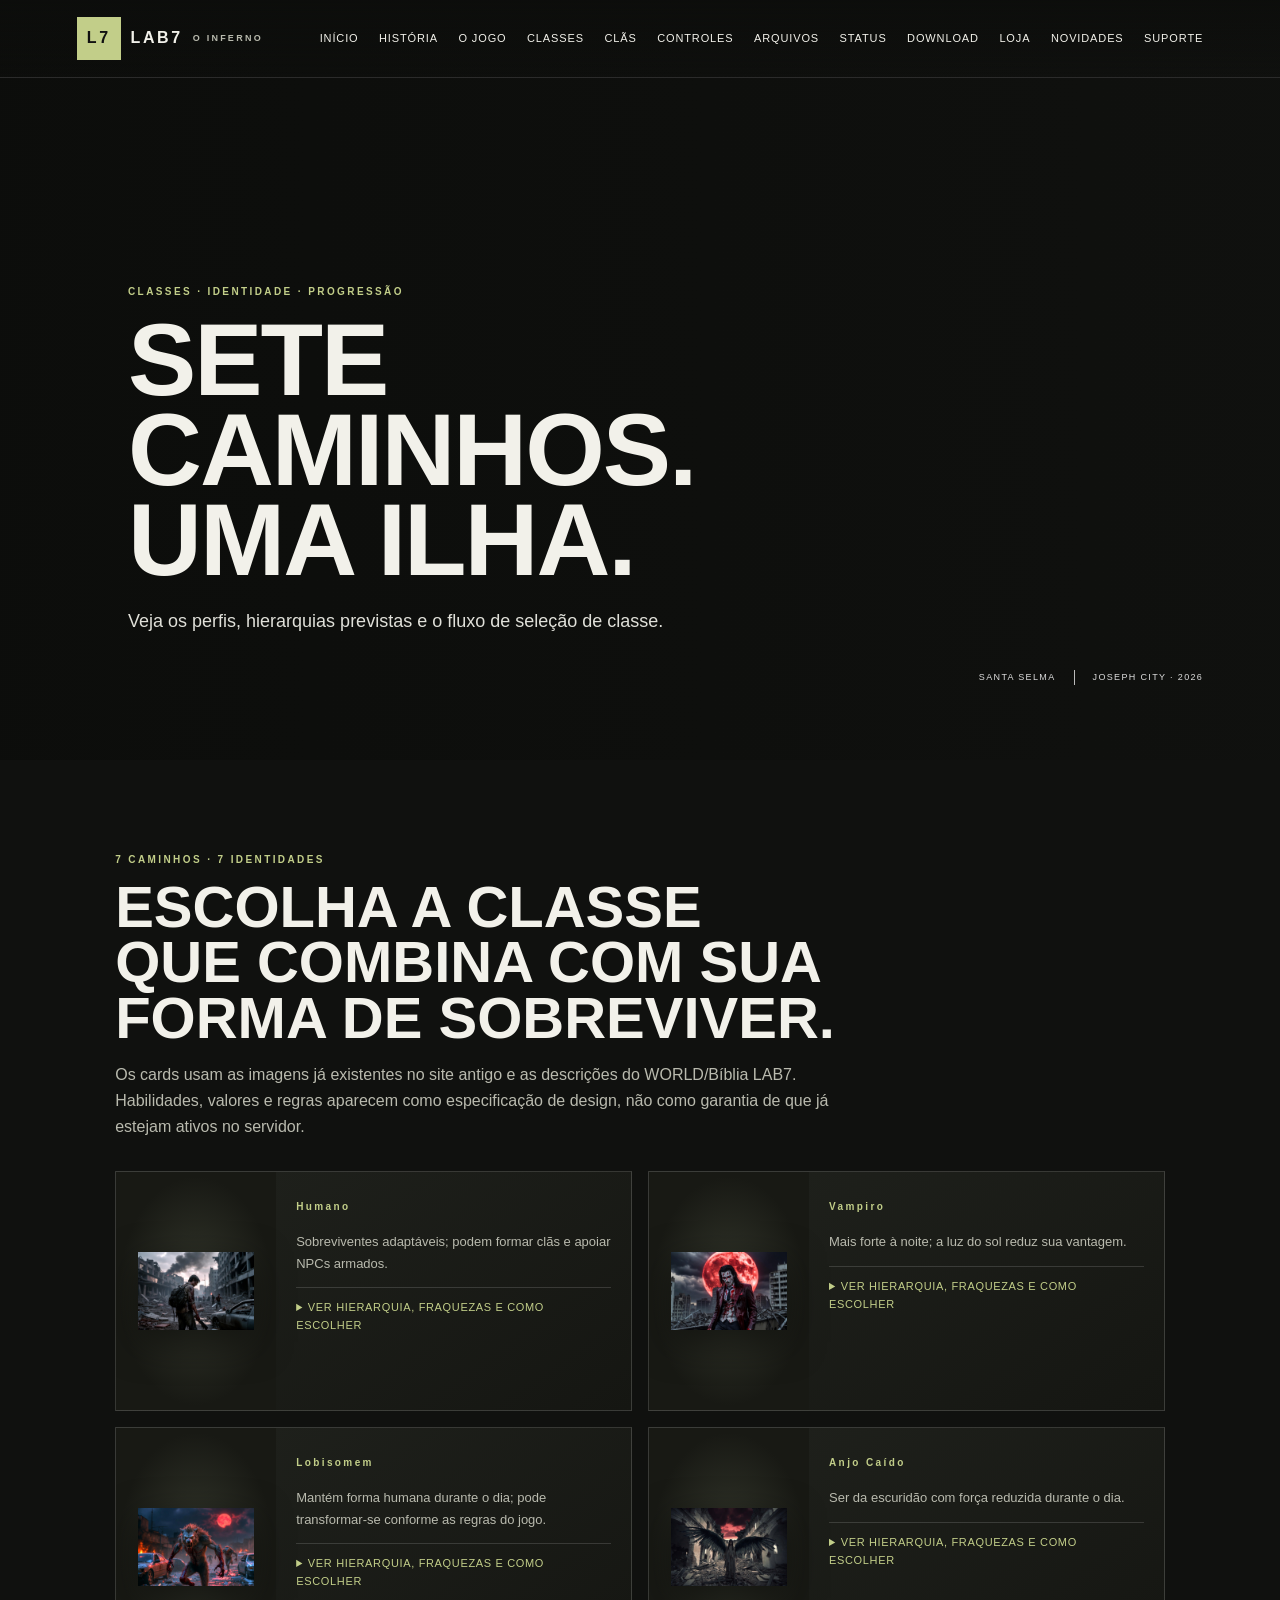
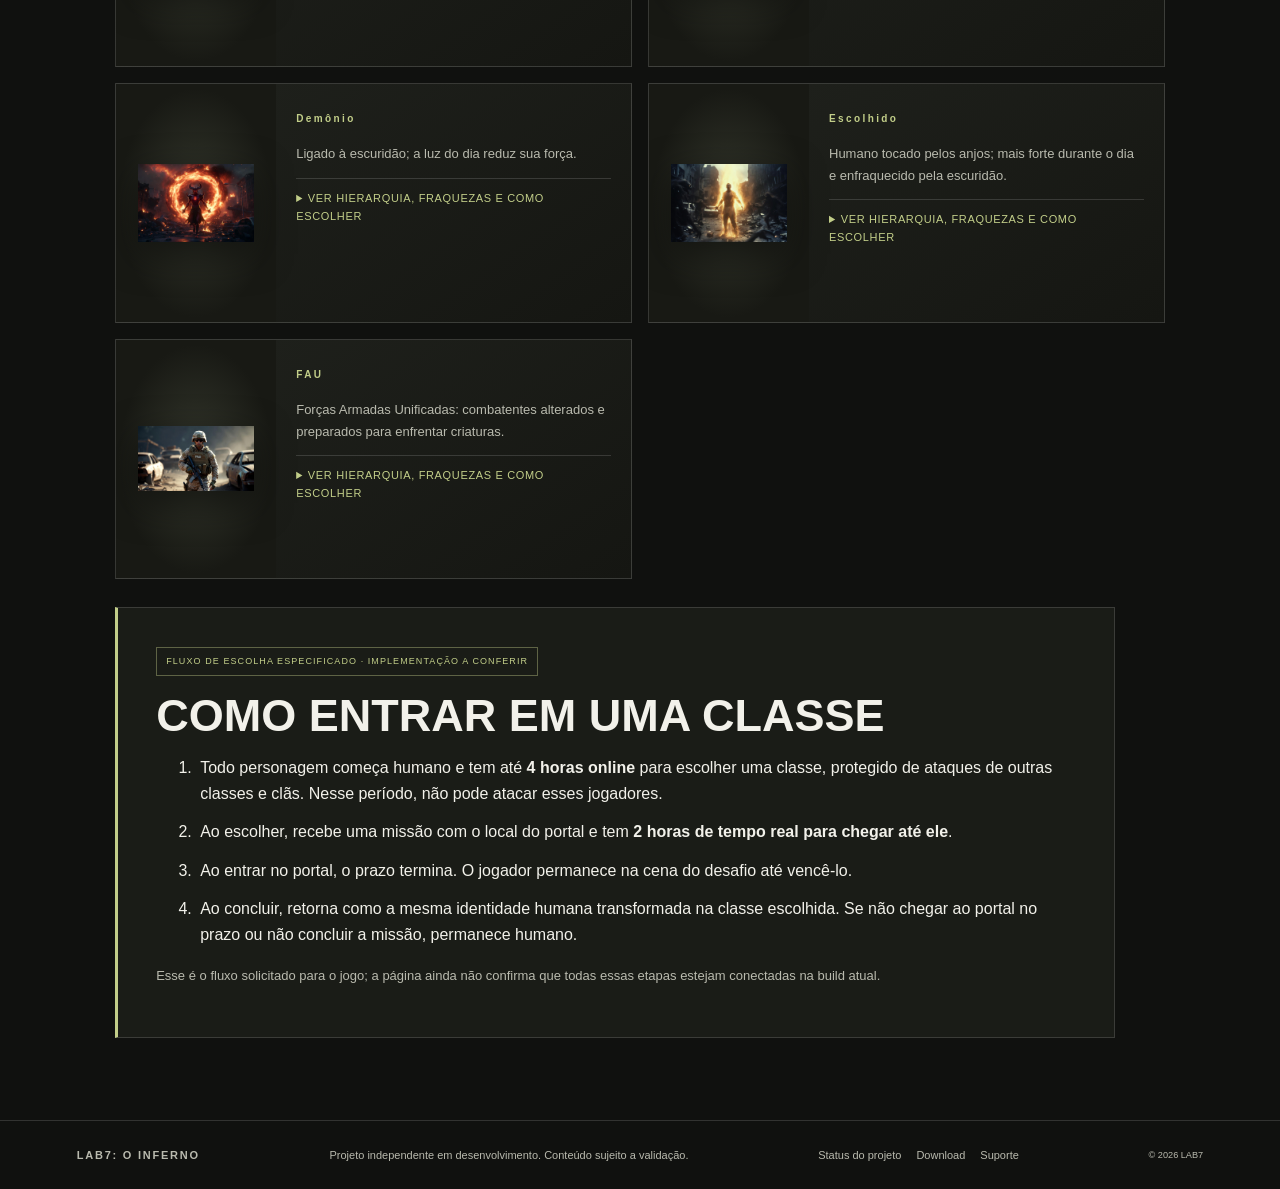
==== classes.html @ c6f915e1 "Add files via upload" ====
<!doctype html><html lang="pt-BR"><head><meta charset="utf-8"><meta name="viewport" content="width=device-width,initial-scale=1"><meta name="theme-color" content="#10110f"><meta name="description" content="Cards informativos das classes, imagens, hierarquia, fraquezas e processo de seleção."><title>Classes e raças | LAB7: O Inferno</title><link rel="icon" href="assets/images/favicon.svg" type="image/svg+xml"><link rel="stylesheet" href="assets/css/lab7.css"><script defer src="assets/js/site.js"></script></head><body><header class="head"><a class="brand" href="index.html"><i>L7</i> LAB7 <small>O INFERNO</small></a><button class="mobile" aria-expanded="false" aria-controls="nav">MENU</button><nav class="nav" id="nav" aria-label="Navegação principal"><a href="index.html">Início</a><a href="historia.html">História</a><a href="sistemas.html">O jogo</a><a href="classes.html">Classes</a><a href="clans.html">Clãs</a><a href="controles.html">Controles</a><a href="arquivos.html">Arquivos</a><a href="status.html">Status</a><a href="download.html">Download</a><a href="loja.html">Loja</a><a href="eventos.html">Novidades</a><a href="contato.html">Suporte</a></nav></header><main><section class="hero" style="--img:url('assets/images/bg-classes.jpg')"><div class="copy"><p class="eyebrow">CLASSES · IDENTIDADE · PROGRESSÃO</p><h1>Sete caminhos. Uma ilha.</h1><p class="lead">Veja os perfis, hierarquias previstas e o fluxo de seleção de classe.</p></div><div class="caption"><span>SANTA SELMA</span><span>JOSEPH CITY · 2026</span></div></section><section class="section"><div class="intro"><p class="eyebrow">7 CAMINHOS · 7 IDENTIDADES</p><h2>Escolha a classe que combina com sua forma de sobreviver.</h2><p>Os cards usam as imagens já existentes no site antigo e as descrições do WORLD/Bíblia LAB7. Habilidades, valores e regras aparecem como especificação de design, não como garantia de que já estejam ativos no servidor.</p></div><div class="class-grid"><article class="class-tile" id="human"><div class="class-art"><img src="assets/images/human-icon.jpg" alt="Símbolo da classe Humano" loading="lazy"></div><div class="class-copy"><span class="eyebrow">Humano</span><p>Sobreviventes adaptáveis; podem formar clãs e apoiar NPCs armados.</p><details><summary>Ver hierarquia, fraquezas e como escolher</summary><dl><dt>Hierarquia prevista</dt><dd>Sobrevivente → Corredor → Líder → Líder Master</dd><dt>Fraquezas descritas no WORLD</dt><dd>Vulnerável a armas cortantes e de disparo.</dd><dt>Como aderir</dt><dd>Escolha permanecer humano ou conclua a missão de classe, conforme as regras previstas.</dd></dl></details></div></article><article class="class-tile" id="vampire"><div class="class-art"><img src="assets/images/vampire-icon.jpg" alt="Símbolo da classe Vampiro" loading="lazy"></div><div class="class-copy"><span class="eyebrow">Vampiro</span><p>Mais forte à noite; a luz do sol reduz sua vantagem.</p><details><summary>Ver hierarquia, fraquezas e como escolher</summary><dl><dt>Hierarquia prevista</dt><dd>Iniciado → Sangue Nobre → Lorde Vampiro → Ancião Supremo</dd><dt>Fraquezas descritas no WORLD</dt><dd>Sol, prata, estacas, aço celestial e água benta.</dd><dt>Como aderir</dt><dd>Escolha Vampiro no período de seleção e conclua a missão da classe.</dd></dl></details></div></article><article class="class-tile" id="werewolf"><div class="class-art"><img src="assets/images/werewolf-icon.jpg" alt="Símbolo da classe Lobisomem" loading="lazy"></div><div class="class-copy"><span class="eyebrow">Lobisomem</span><p>Mantém forma humana durante o dia; pode transformar-se conforme as regras do jogo.</p><details><summary>Ver hierarquia, fraquezas e como escolher</summary><dl><dt>Hierarquia prevista</dt><dd>Iniciado → Guerreiro → Alfa → Lobo Supremo</dd><dt>Fraquezas descritas no WORLD</dt><dd>Fogo, prata e aço celestial.</dd><dt>Como aderir</dt><dd>Escolha Lobisomem no período de seleção e conclua a missão da classe.</dd></dl></details></div></article><article class="class-tile" id="angel"><div class="class-art"><img src="assets/images/angel-icon.jpg" alt="Símbolo da classe Anjo Caído" loading="lazy"></div><div class="class-copy"><span class="eyebrow">Anjo Caído</span><p>Ser da escuridão com força reduzida durante o dia.</p><details><summary>Ver hierarquia, fraquezas e como escolher</summary><dl><dt>Hierarquia prevista</dt><dd>Servo → Executor → Arcanjo Negro → Anjo Infernal</dd><dt>Fraquezas descritas no WORLD</dt><dd>Prata, aço celestial, água benta e vulnerabilidade durante o voo.</dd><dt>Como aderir</dt><dd>Escolha Anjo Caído no período de seleção e conclua a missão da classe.</dd></dl></details></div></article><article class="class-tile" id="demon"><div class="class-art"><img src="assets/images/demon-icon.jpg" alt="Símbolo da classe Demônio" loading="lazy"></div><div class="class-copy"><span class="eyebrow">Demônio</span><p>Ligado à escuridão; a luz do dia reduz sua força.</p><details><summary>Ver hierarquia, fraquezas e como escolher</summary><dl><dt>Hierarquia prevista</dt><dd>Servial → Executor → Arauto do Inferno → Demônio Infernal</dd><dt>Fraquezas descritas no WORLD</dt><dd>Prata, aço celestial, luz do dia e água benta.</dd><dt>Como aderir</dt><dd>Escolha Demônio no período de seleção e conclua a missão da classe.</dd></dl></details></div></article><article class="class-tile" id="chosen"><div class="class-art"><img src="assets/images/chosen-icon.jpg" alt="Símbolo da classe Escolhido" loading="lazy"></div><div class="class-copy"><span class="eyebrow">Escolhido</span><p>Humano tocado pelos anjos; mais forte durante o dia e enfraquecido pela escuridão.</p><details><summary>Ver hierarquia, fraquezas e como escolher</summary><dl><dt>Hierarquia prevista</dt><dd>Iniciado da Luz → Guardião → Paladino Iluminado → Campeão da Luz</dd><dt>Fraquezas descritas no WORLD</dt><dd>Pode ser ferido por qualquer arma, com resistência acima do humano comum.</dd><dt>Como aderir</dt><dd>Escolha Escolhido no período de seleção e conclua a missão da classe.</dd></dl></details></div></article><article class="class-tile" id="fau"><div class="class-art"><img src="assets/images/fau-icon.jpg" alt="Símbolo da classe FAU" loading="lazy"></div><div class="class-copy"><span class="eyebrow">FAU</span><p>Forças Armadas Unificadas: combatentes alterados e preparados para enfrentar criaturas.</p><details><summary>Ver hierarquia, fraquezas e como escolher</summary><dl><dt>Hierarquia prevista</dt><dd>Soldado → Tenente → Capitão → General Supremo</dd><dt>Fraquezas descritas no WORLD</dt><dd>Precisa de equipamento de visão noturna para enxergar no escuro; armas ainda podem abatê-los.</dd><dt>Como aderir</dt><dd>O ingresso depende das regras de seleção e missão da FAU.</dd></dl></details></div></article></div><div class="rule-panel"><span class="status planned">FLUXO DE ESCOLHA ESPECIFICADO · IMPLEMENTAÇÃO A CONFERIR</span><h2>Como entrar em uma classe</h2><ol><li>Todo personagem começa humano e tem até <b>4 horas online</b> para escolher uma classe, protegido de ataques de outras classes e clãs. Nesse período, não pode atacar esses jogadores.</li><li>Ao escolher, recebe uma missão com o local do portal e tem <b>2 horas de tempo real para chegar até ele</b>.</li><li>Ao entrar no portal, o prazo termina. O jogador permanece na cena do desafio até vencê-lo.</li><li>Ao concluir, retorna como a mesma identidade humana transformada na classe escolhida. Se não chegar ao portal no prazo ou não concluir a missão, permanece humano.</li></ol><p>Esse é o fluxo solicitado para o jogo; a página ainda não confirma que todas essas etapas estejam conectadas na build atual.</p></div></section></main><footer class="foot"><a class="brand" href="index.html">LAB7: O INFERNO</a><span>Projeto independente em desenvolvimento. Conteúdo sujeito a validação.</span><nav><a href="status.html">Status do projeto</a><a href="download.html">Download</a><a href="contato.html">Suporte</a></nav><small>© 2026 LAB7</small></footer></body></html>
---- assets/css/lab7.css ----
:root{--bg:#10110f;--fg:#f2f1ea;--muted:#b9baae;--accent:#c2ce89;--line:#ffffff24}*{box-sizing:border-box}html{scroll-behavior:smooth}body{margin:0;background:var(--bg);color:var(--fg);font:16px/1.65 Arial,sans-serif}a{color:inherit;text-decoration:none}a:focus-visible,button:focus-visible{outline:2px solid var(--accent);outline-offset:4px}.head{height:78px;position:absolute;z-index:4;inset:0 0 auto;display:flex;align-items:center;justify-content:space-between;padding:0 clamp(20px,6vw,88px);background:linear-gradient(#0c0d0bd9,transparent);border-bottom:1px solid #ffffff20}.brand{display:flex;align-items:center;gap:10px;font-weight:800;letter-spacing:.16em}.brand i{font-style:normal;background:var(--accent);color:#111;padding:8px 10px}.brand small{display:block;font-size:9px;color:var(--muted);letter-spacing:.25em}.nav{display:flex;align-items:center;gap:clamp(12px,1.6vw,24px)}.nav a,.button{font-size:11px;letter-spacing:.08em;text-transform:uppercase}.nav a:hover,.nav a[aria-current=page]{color:var(--accent)}.nav a[aria-current=page]{border-bottom:1px solid;padding-bottom:5px}.mobile{display:none}.hero{min-height:min(760px,100svh);display:flex;align-items:flex-end;position:relative;padding:150px clamp(22px,10vw,145px) 105px;background-image:linear-gradient(90deg,#0c0d0bf0,#0c0d0b9c 42%,#0c0d0b20),linear-gradient(0deg,#10110f,transparent 55%),var(--img);background-position:center;background-size:cover}.copy{position:relative;z-index:1;max-width:750px}.eyebrow{color:var(--accent);font-size:10px;font-weight:700;letter-spacing:.24em}.hero h1{font:800 clamp(52px,8vw,108px)/.88 Impact,'Arial Narrow',sans-serif;letter-spacing:-.02em;text-transform:uppercase;margin:14px 0 22px;max-width:900px}.lead{max-width:620px;color:#e0e0d9;font-size:clamp(15px,1.45vw,18px)}.actions{display:flex;gap:12px;flex-wrap:wrap;margin-top:28px}.button{display:inline-flex;align-items:center;padding:14px 18px;min-height:48px;background:var(--accent);color:#171812;font-weight:700}.button.outline{background:transparent;border:1px solid #ffffff8c;color:white}.caption{position:absolute;right:6vw;bottom:75px;display:flex;gap:18px;font-size:9px;letter-spacing:.15em;color:#ddd}.caption span+span{border-left:1px solid #bbb;padding-left:18px}.section{padding:82px clamp(22px,9vw,130px)}.intro{max-width:720px;margin-bottom:30px}.intro h2,.band h2,.download-box h2,.notice h2{font:700 clamp(36px,5vw,58px)/.96 Impact,'Arial Narrow',sans-serif;text-transform:uppercase;margin:9px 0 16px}.intro p:not(.eyebrow),.sub{color:var(--muted)}.cards{display:grid;grid-template-columns:repeat(3,1fr);gap:14px}.cards article{padding:25px;background:linear-gradient(145deg,#20221d,#151612);border:1px solid var(--line)}.cards article>span:first-child{font-size:9px;color:var(--accent);letter-spacing:.16em}.cards h3,.verify-help h3{font:600 24px Impact,'Arial Narrow',sans-serif;text-transform:uppercase;margin:15px 0 5px}.cards p,.verify-help p{color:var(--muted);font-size:13px}.cards a,.text-link{font-size:11px;text-transform:uppercase;color:var(--accent)}.band{display:flex;align-items:center;justify-content:space-between;gap:25px;padding:55px clamp(22px,9vw,130px);background:radial-gradient(ellipse at 20% 50%,#2b301f,#151612)}.band p:not(.eyebrow){color:var(--muted)}.story-grid{display:grid;grid-template-columns:repeat(3,1fr);gap:22px}.story-grid article{border-top:1px solid var(--accent);padding-top:16px}.story-grid b{color:var(--accent)}.story-grid h3{text-transform:uppercase}.disclaimer{font-size:11px;color:var(--muted);margin-top:26px}.status{display:inline-block;border:1px solid #c2ce8966;color:var(--accent);padding:6px 9px;font-size:9px;letter-spacing:.12em}.planned{color:#d4d9b5}.download-box,.verify-help,.notice{padding:30px;background:#1a1c17;border:1px solid var(--line)}.download-box{max-width:900px}.meta{display:flex;gap:40px;border-block:1px solid var(--line);padding:18px 0;margin:23px 0}.meta small,.meta b{display:block}.meta small,.hash{font-size:11px;color:var(--muted)}.disabled{opacity:.45;pointer-events:none}.verify-help{max-width:900px;margin-top:16px}.verify-help ol{padding-left:20px}.verify-help li{padding:5px 0}.foot{display:flex;align-items:center;justify-content:space-between;gap:18px;flex-wrap:wrap;border-top:1px solid var(--line);padding:25px clamp(20px,6vw,88px);color:var(--muted);font-size:11px}.foot nav{display:flex;gap:15px}.foot a:hover{color:var(--accent)}@media(max-width:1020px){.head{height:72px}.mobile{display:block;background:#161812;color:white;border:1px solid #ffffff66;padding:9px}.nav{display:none;position:absolute;top:72px;left:0;right:0;background:#141511;padding:22px;flex-direction:column;align-items:flex-start}.nav.open{display:flex}.cards,.story-grid{grid-template-columns:1fr}.hero{min-height:680px;padding:130px 24px 108px}.band{align-items:flex-start;flex-direction:column}.section{padding:58px 24px}.meta{gap:18px;flex-wrap:wrap}}@media(prefers-reduced-motion:reduce){html{scroll-behavior:auto}*{transition:none!important;animation:none!important}}
.timeline{display:grid;gap:14px;max-width:920px;margin:0 0 42px}.timeline article{position:relative;padding:22px 24px;background:#1a1c17;border:1px solid var(--line);border-left:3px solid var(--accent)}.timeline article>span{color:var(--accent);font-size:10px;font-weight:bold;letter-spacing:.17em}.timeline h2{font-size:clamp(24px,3vw,34px);margin:7px 0;text-transform:uppercase}.timeline p{margin:0;color:var(--muted);max-width:760px}.disclaimer{font-size:11px;color:var(--muted);margin-top:25px}.status{display:inline-block;border:1px solid #c2ce8966;color:var(--accent);padding:6px 9px;font-size:9px;letter-spacing:.12em}.download-box,.verify-help,.notice{padding:30px;background:#1a1c17;border:1px solid var(--line)}.download-box{max-width:900px}.meta{display:flex;gap:40px;border-block:1px solid var(--line);padding:18px 0;margin:23px 0}.meta small,.meta b{display:block}.hash{font-size:11px;color:var(--muted)}.disabled{opacity:.45;pointer-events:none}.verify-help{max-width:900px;margin-top:16px}.verify-help ol{padding-left:20px}.verify-help li{padding:5px 0}.region-grid{grid-template-columns:repeat(4,1fr)}@media(max-width:1020px){.region-grid{grid-template-columns:repeat(2,1fr)}.meta{gap:18px;flex-wrap:wrap}}@media(max-width:600px){.region-grid{grid-template-columns:1fr}.meta{flex-direction:column;gap:12px}}
.timeline{display:grid;gap:14px;max-width:920px;margin:0 0 42px}.timeline article{position:relative;padding:22px 24px;background:#1a1c17;border:1px solid var(--line);border-left:3px solid var(--accent)}.timeline article>span{color:var(--accent);font-size:10px;font-weight:bold;letter-spacing:.17em}.timeline h2{font-size:clamp(24px,3vw,34px);margin:7px 0;text-transform:uppercase}.timeline p{margin:0;color:var(--muted);max-width:760px}.disclaimer{font-size:11px;color:var(--muted);margin-top:25px}.status{display:inline-block;border:1px solid #c2ce8966;color:var(--accent);padding:6px 9px;font-size:9px;letter-spacing:.12em}.download-box,.verify-help,.notice{padding:30px;background:#1a1c17;border:1px solid var(--line)}.download-box{max-width:900px}.meta{display:flex;gap:40px;border-block:1px solid var(--line);padding:18px 0;margin:23px 0}.meta small,.meta b{display:block}.hash{font-size:11px;color:var(--muted)}.disabled{opacity:.45;pointer-events:none}.verify-help{max-width:900px;margin-top:16px}.verify-help ol{padding-left:20px}.verify-help li{padding:5px 0}.region-grid{grid-template-columns:repeat(4,1fr)}@media(max-width:1020px){.region-grid{grid-template-columns:repeat(2,1fr)}.meta{gap:18px;flex-wrap:wrap}}@media(max-width:600px){.region-grid{grid-template-columns:1fr}.meta{flex-direction:column;gap:12px}}
.class-grid{display:grid;grid-template-columns:repeat(2,minmax(0,1fr));gap:16px}.class-tile{display:grid;grid-template-columns:160px 1fr;min-height:240px;background:linear-gradient(145deg,#20221d,#151612);border:1px solid var(--line);overflow:hidden}.class-art{display:grid;place-items:center;background:radial-gradient(ellipse,#35382d,#181914 68%);padding:20px}.class-art img{width:100%;max-width:116px;aspect-ratio:1;object-fit:contain;filter:drop-shadow(0 12px 18px #0008)}.class-copy{padding:20px}.class-copy>p,.clan-tile p,.product-tile p{color:var(--muted);font-size:13px}.class-copy details{border-top:1px solid var(--line);margin-top:12px;padding-top:10px}.class-copy summary{cursor:pointer;color:var(--accent);font-size:11px;text-transform:uppercase;letter-spacing:.06em}.class-copy dl{font-size:12px}.class-copy dt{font-weight:bold;margin-top:10px}.class-copy dd{margin:2px 0;color:var(--muted)}.rule-panel{margin-top:28px;padding:clamp(22px,4vw,38px);background:#1a1c17;border:1px solid var(--line);border-left:3px solid var(--accent);max-width:1000px}.rule-panel h2{font:700 clamp(30px,4vw,45px)/1 Impact,'Arial Narrow',sans-serif;text-transform:uppercase;margin:17px 0}.rule-panel li{margin:12px 0;padding-left:4px}.rule-panel p{color:var(--muted);font-size:13px}.clan-grid{display:grid;grid-template-columns:repeat(2,minmax(0,1fr));gap:14px}.clan-tile{display:flex;gap:20px;align-items:center;padding:22px;background:#1b1d18;border:1px solid var(--line)}.clan-tile img{width:84px;height:84px;object-fit:contain;flex:0 0 auto}.clan-tile p{margin:8px 0}.clan-tile a{font-size:11px;text-transform:uppercase;color:var(--accent)}.product-grid{display:grid;grid-template-columns:repeat(3,minmax(0,1fr));gap:15px}.product-tile{display:flex;flex-direction:column;align-items:flex-start;min-height:290px;padding:24px;background:linear-gradient(145deg,#20221d,#151612);border:1px solid var(--line)}.product-icon{font-size:42px;margin-bottom:14px}.product-tile h3{font:700 25px Impact,'Arial Narrow',sans-serif;text-transform:uppercase;margin:12px 0 4px}.product-tile p{flex:1}.price{font-size:21px;color:var(--fg);margin:8px 0 14px}.buy-disabled{width:100%;border:1px solid #ffffff2c;background:#20221d;color:#a3a49b;padding:12px;text-transform:uppercase;font-size:10px;letter-spacing:.1em;cursor:not-allowed}.class-tile:target{border-color:var(--accent)}@media(max-width:1000px){.product-grid{grid-template-columns:repeat(2,minmax(0,1fr))}.nav{gap:10px;flex-wrap:wrap;justify-content:flex-end}.nav a{font-size:9px}}@media(max-width:700px){.class-grid,.clan-grid,.product-grid{grid-template-columns:1fr}.class-tile{grid-template-columns:108px 1fr}.class-art{padding:12px}.class-art img{max-width:80px}.clan-tile{gap:14px}.clan-tile img{width:64px;height:64px}}
.status-grid{display:grid;grid-template-columns:repeat(3,minmax(0,1fr));gap:15px}.status-grid article{padding:24px;background:#1b1d18;border:1px solid var(--line)}.status-grid h3{font:600 24px Impact,'Arial Narrow',sans-serif;text-transform:uppercase;margin:15px 0 5px}.status-grid p{color:var(--muted);font-size:13px}.status-link{margin-top:20px}@media(max-width:700px){.status-grid{grid-template-columns:1fr}}
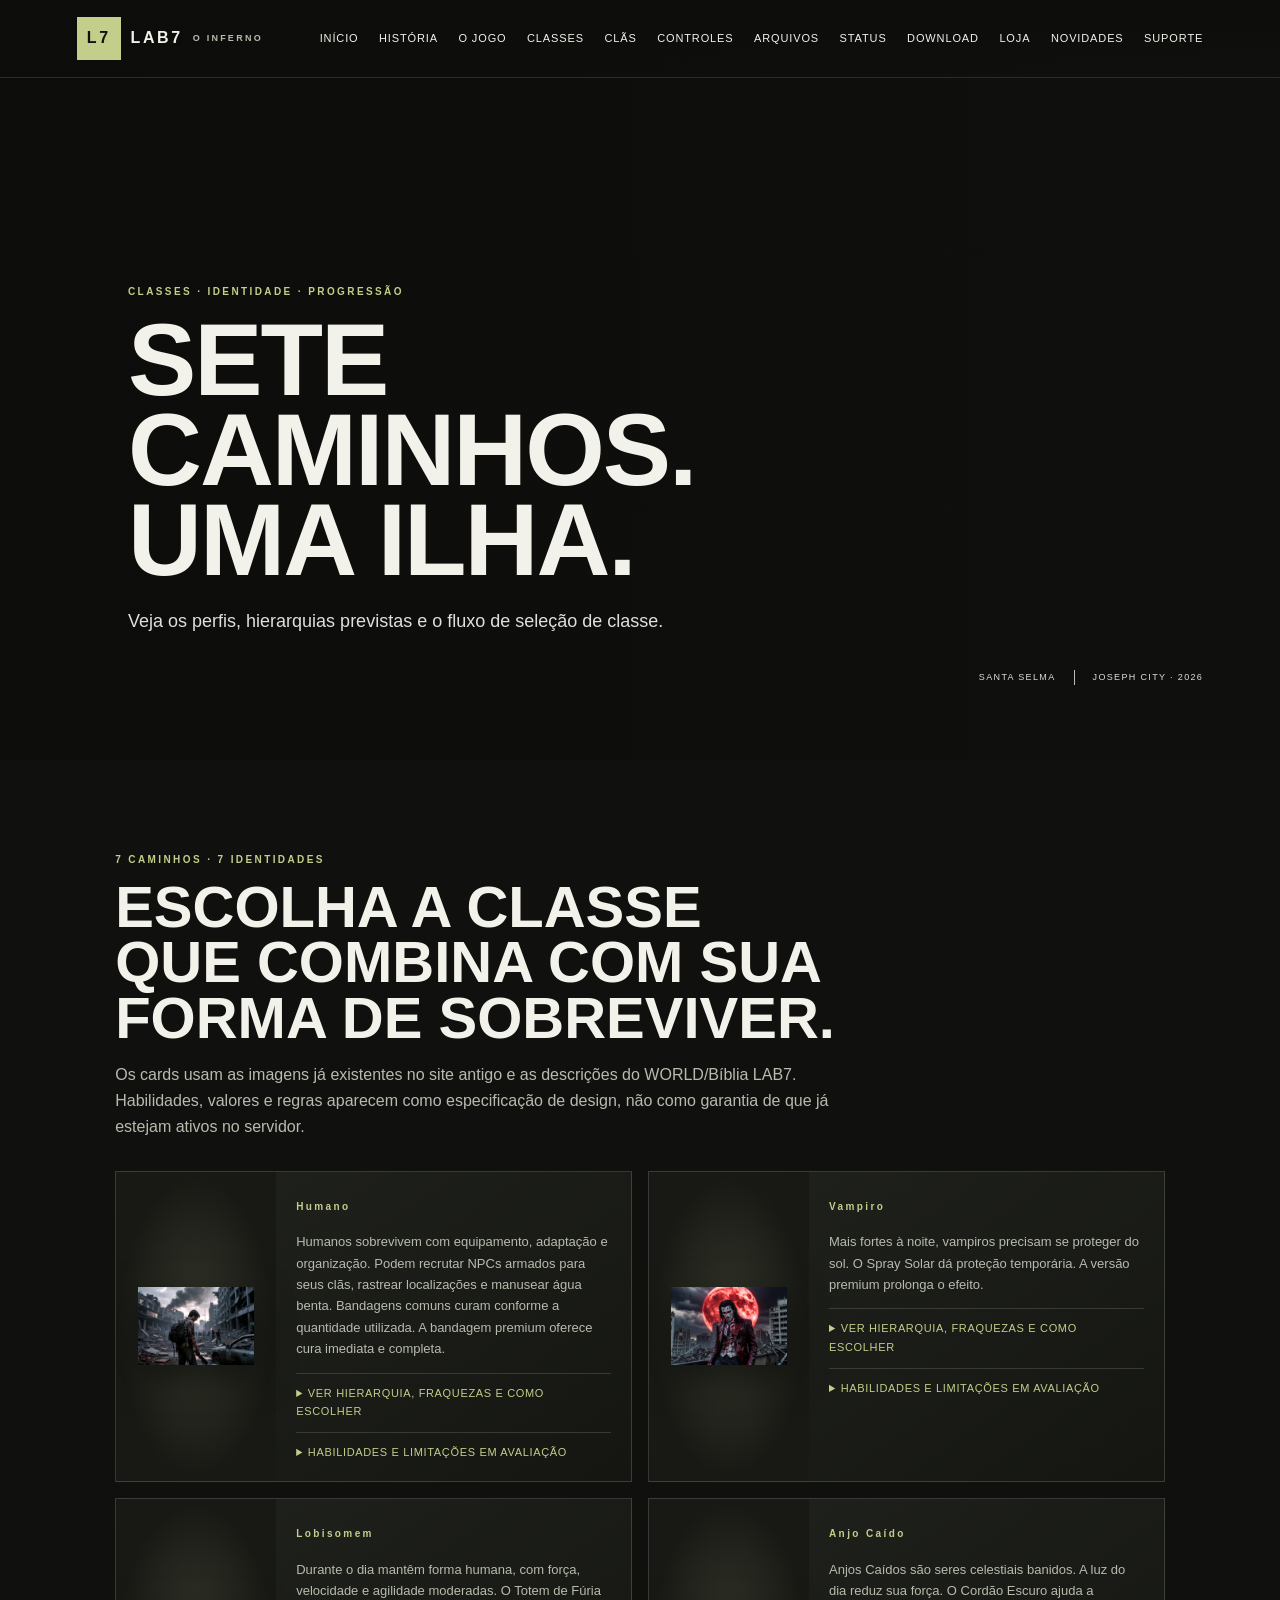
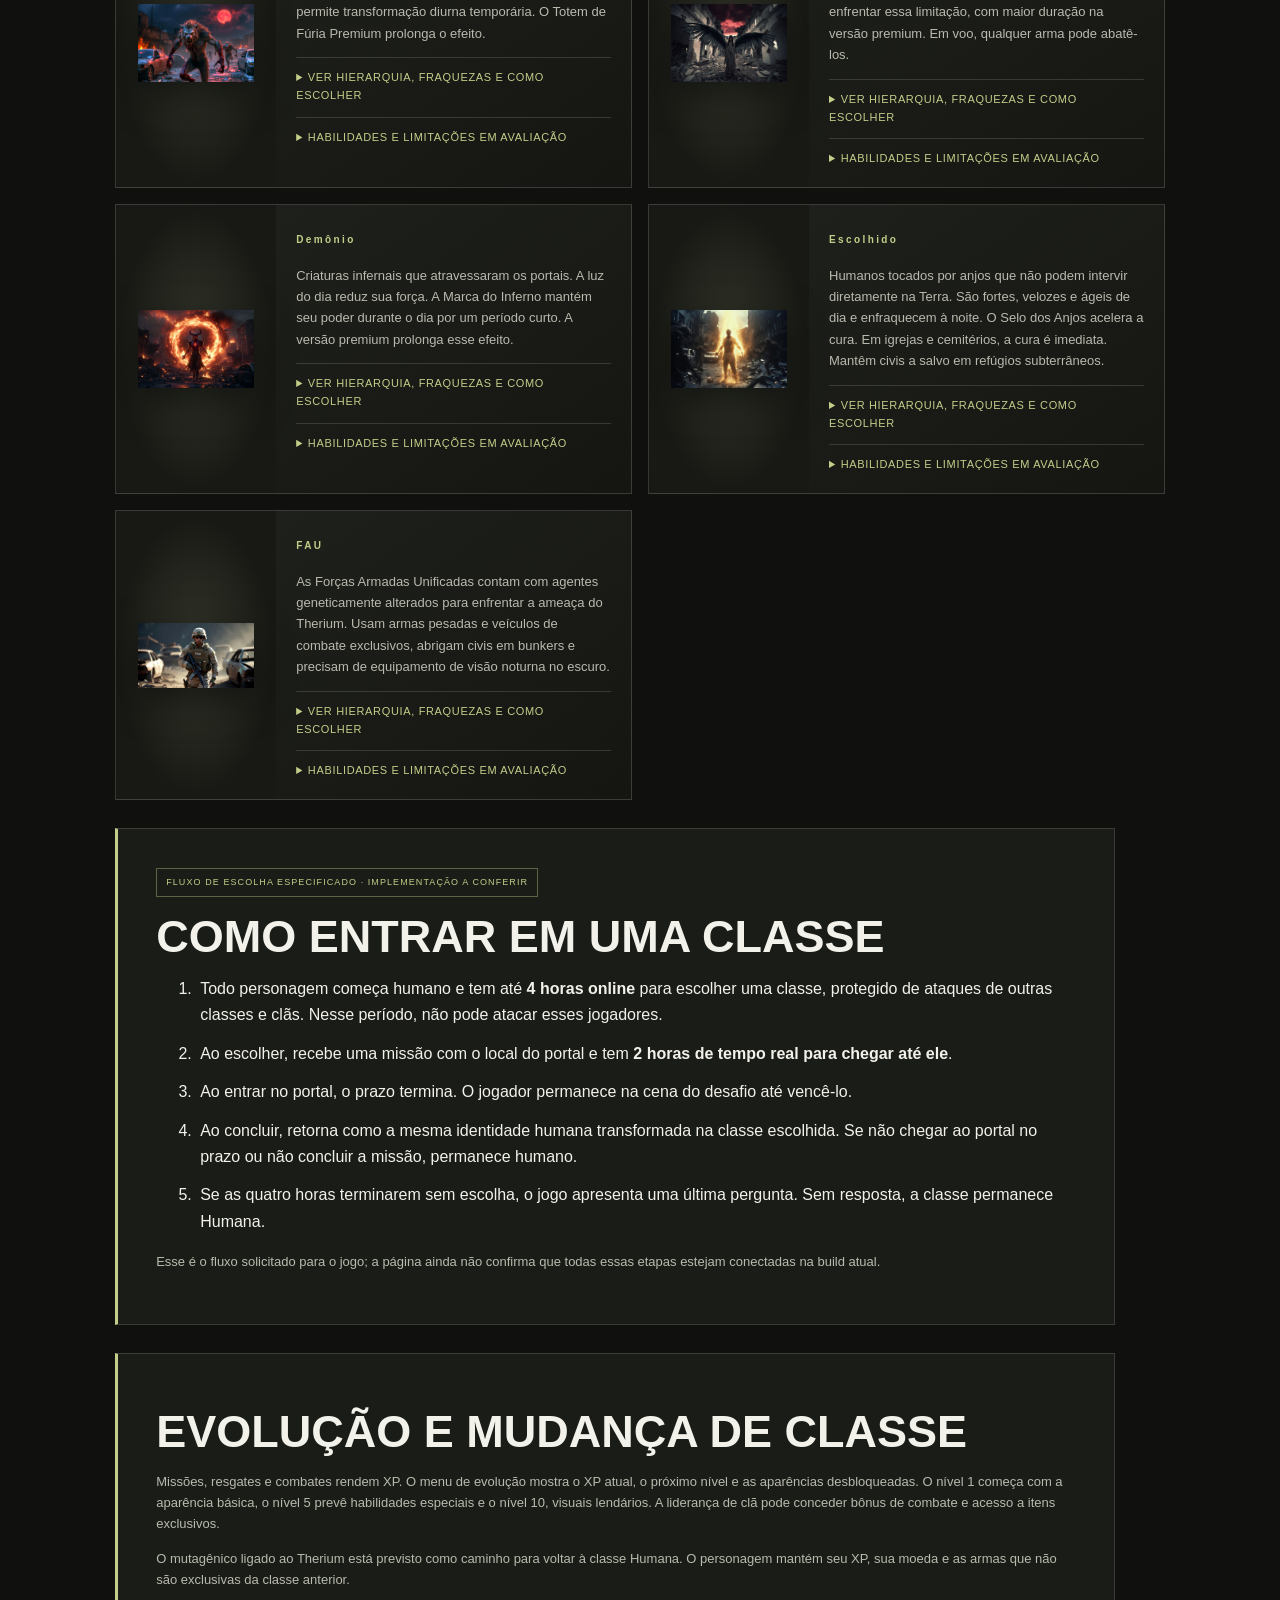
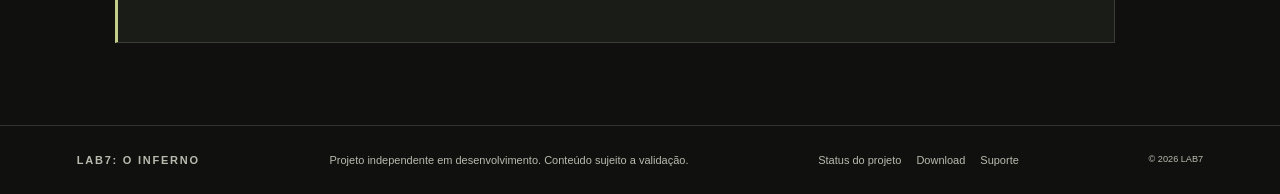
==== commit a5669306: "Add files via upload" ====
--- a/classes.html
+++ b/classes.html
@@ -1 +1 @@
-<!doctype html><html lang="pt-BR"><head><meta charset="utf-8"><meta name="viewport" content="width=device-width,initial-scale=1"><meta name="theme-color" content="#10110f"><meta name="description" content="Cards informativos das classes, imagens, hierarquia, fraquezas e processo de seleção."><title>Classes e raças | LAB7: O Inferno</title><link rel="icon" href="assets/images/favicon.svg" type="image/svg+xml"><link rel="stylesheet" href="assets/css/lab7.css"><script defer src="assets/js/site.js"></script></head><body><header class="head"><a class="brand" href="index.html"><i>L7</i> LAB7 <small>O INFERNO</small></a><button class="mobile" aria-expanded="false" aria-controls="nav">MENU</button><nav class="nav" id="nav" aria-label="Navegação principal"><a href="index.html">Início</a><a href="historia.html">História</a><a href="sistemas.html">O jogo</a><a href="classes.html">Classes</a><a href="clans.html">Clãs</a><a href="controles.html">Controles</a><a href="arquivos.html">Arquivos</a><a href="status.html">Status</a><a href="download.html">Download</a><a href="loja.html">Loja</a><a href="eventos.html">Novidades</a><a href="contato.html">Suporte</a></nav></header><main><section class="hero" style="--img:url('assets/images/bg-classes.jpg')"><div class="copy"><p class="eyebrow">CLASSES · IDENTIDADE · PROGRESSÃO</p><h1>Sete caminhos. Uma ilha.</h1><p class="lead">Veja os perfis, hierarquias previstas e o fluxo de seleção de classe.</p></div><div class="caption"><span>SANTA SELMA</span><span>JOSEPH CITY · 2026</span></div></section><section class="section"><div class="intro"><p class="eyebrow">7 CAMINHOS · 7 IDENTIDADES</p><h2>Escolha a classe que combina com sua forma de sobreviver.</h2><p>Os cards usam as imagens já existentes no site antigo e as descrições do WORLD/Bíblia LAB7. Habilidades, valores e regras aparecem como especificação de design, não como garantia de que já estejam ativos no servidor.</p></div><div class="class-grid"><article class="class-tile" id="human"><div class="class-art"><img src="assets/images/human-icon.jpg" alt="Símbolo da classe Humano" loading="lazy"></div><div class="class-copy"><span class="eyebrow">Humano</span><p>Sobreviventes adaptáveis; podem formar clãs e apoiar NPCs armados.</p><details><summary>Ver hierarquia, fraquezas e como escolher</summary><dl><dt>Hierarquia prevista</dt><dd>Sobrevivente → Corredor → Líder → Líder Master</dd><dt>Fraquezas descritas no WORLD</dt><dd>Vulnerável a armas cortantes e de disparo.</dd><dt>Como aderir</dt><dd>Escolha permanecer humano ou conclua a missão de classe, conforme as regras previstas.</dd></dl></details></div></article><article class="class-tile" id="vampire"><div class="class-art"><img src="assets/images/vampire-icon.jpg" alt="Símbolo da classe Vampiro" loading="lazy"></div><div class="class-copy"><span class="eyebrow">Vampiro</span><p>Mais forte à noite; a luz do sol reduz sua vantagem.</p><details><summary>Ver hierarquia, fraquezas e como escolher</summary><dl><dt>Hierarquia prevista</dt><dd>Iniciado → Sangue Nobre → Lorde Vampiro → Ancião Supremo</dd><dt>Fraquezas descritas no WORLD</dt><dd>Sol, prata, estacas, aço celestial e água benta.</dd><dt>Como aderir</dt><dd>Escolha Vampiro no período de seleção e conclua a missão da classe.</dd></dl></details></div></article><article class="class-tile" id="werewolf"><div class="class-art"><img src="assets/images/werewolf-icon.jpg" alt="Símbolo da classe Lobisomem" loading="lazy"></div><div class="class-copy"><span class="eyebrow">Lobisomem</span><p>Mantém forma humana durante o dia; pode transformar-se conforme as regras do jogo.</p><details><summary>Ver hierarquia, fraquezas e como escolher</summary><dl><dt>Hierarquia prevista</dt><dd>Iniciado → Guerreiro → Alfa → Lobo Supremo</dd><dt>Fraquezas descritas no WORLD</dt><dd>Fogo, prata e aço celestial.</dd><dt>Como aderir</dt><dd>Escolha Lobisomem no período de seleção e conclua a missão da classe.</dd></dl></details></div></article><article class="class-tile" id="angel"><div class="class-art"><img src="assets/images/angel-icon.jpg" alt="Símbolo da classe Anjo Caído" loading="lazy"></div><div class="class-copy"><span class="eyebrow">Anjo Caído</span><p>Ser da escuridão com força reduzida durante o dia.</p><details><summary>Ver hierarquia, fraquezas e como escolher</summary><dl><dt>Hierarquia prevista</dt><dd>Servo → Executor → Arcanjo Negro → Anjo Infernal</dd><dt>Fraquezas descritas no WORLD</dt><dd>Prata, aço celestial, água benta e vulnerabilidade durante o voo.</dd><dt>Como aderir</dt><dd>Escolha Anjo Caído no período de seleção e conclua a missão da classe.</dd></dl></details></div></article><article class="class-tile" id="demon"><div class="class-art"><img src="assets/images/demon-icon.jpg" alt="Símbolo da classe Demônio" loading="lazy"></div><div class="class-copy"><span class="eyebrow">Demônio</span><p>Ligado à escuridão; a luz do dia reduz sua força.</p><details><summary>Ver hierarquia, fraquezas e como escolher</summary><dl><dt>Hierarquia prevista</dt><dd>Servial → Executor → Arauto do Inferno → Demônio Infernal</dd><dt>Fraquezas descritas no WORLD</dt><dd>Prata, aço celestial, luz do dia e água benta.</dd><dt>Como aderir</dt><dd>Escolha Demônio no período de seleção e conclua a missão da classe.</dd></dl></details></div></article><article class="class-tile" id="chosen"><div class="class-art"><img src="assets/images/chosen-icon.jpg" alt="Símbolo da classe Escolhido" loading="lazy"></div><div class="class-copy"><span class="eyebrow">Escolhido</span><p>Humano tocado pelos anjos; mais forte durante o dia e enfraquecido pela escuridão.</p><details><summary>Ver hierarquia, fraquezas e como escolher</summary><dl><dt>Hierarquia prevista</dt><dd>Iniciado da Luz → Guardião → Paladino Iluminado → Campeão da Luz</dd><dt>Fraquezas descritas no WORLD</dt><dd>Pode ser ferido por qualquer arma, com resistência acima do humano comum.</dd><dt>Como aderir</dt><dd>Escolha Escolhido no período de seleção e conclua a missão da classe.</dd></dl></details></div></article><article class="class-tile" id="fau"><div class="class-art"><img src="assets/images/fau-icon.jpg" alt="Símbolo da classe FAU" loading="lazy"></div><div class="class-copy"><span class="eyebrow">FAU</span><p>Forças Armadas Unificadas: combatentes alterados e preparados para enfrentar criaturas.</p><details><summary>Ver hierarquia, fraquezas e como escolher</summary><dl><dt>Hierarquia prevista</dt><dd>Soldado → Tenente → Capitão → General Supremo</dd><dt>Fraquezas descritas no WORLD</dt><dd>Precisa de equipamento de visão noturna para enxergar no escuro; armas ainda podem abatê-los.</dd><dt>Como aderir</dt><dd>O ingresso depende das regras de seleção e missão da FAU.</dd></dl></details></div></article></div><div class="rule-panel"><span class="status planned">FLUXO DE ESCOLHA ESPECIFICADO · IMPLEMENTAÇÃO A CONFERIR</span><h2>Como entrar em uma classe</h2><ol><li>Todo personagem começa humano e tem até <b>4 horas online</b> para escolher uma classe, protegido de ataques de outras classes e clãs. Nesse período, não pode atacar esses jogadores.</li><li>Ao escolher, recebe uma missão com o local do portal e tem <b>2 horas de tempo real para chegar até ele</b>.</li><li>Ao entrar no portal, o prazo termina. O jogador permanece na cena do desafio até vencê-lo.</li><li>Ao concluir, retorna como a mesma identidade humana transformada na classe escolhida. Se não chegar ao portal no prazo ou não concluir a missão, permanece humano.</li></ol><p>Esse é o fluxo solicitado para o jogo; a página ainda não confirma que todas essas etapas estejam conectadas na build atual.</p></div></section></main><footer class="foot"><a class="brand" href="index.html">LAB7: O INFERNO</a><span>Projeto independente em desenvolvimento. Conteúdo sujeito a validação.</span><nav><a href="status.html">Status do projeto</a><a href="download.html">Download</a><a href="contato.html">Suporte</a></nav><small>© 2026 LAB7</small></footer></body></html>+<!doctype html><html lang="pt-BR"><head><meta charset="utf-8"><meta name="viewport" content="width=device-width,initial-scale=1"><meta name="theme-color" content="#10110f"><meta name="description" content="Cards informativos das classes, imagens, hierarquia, fraquezas e processo de seleção."><title>Classes e raças | LAB7: O Inferno</title><link rel="icon" href="assets/images/favicon.svg" type="image/svg+xml"><link rel="stylesheet" href="assets/css/lab7.css"><script defer src="assets/js/site.js"></script></head><body><header class="head"><a class="brand" href="index.html"><i>L7</i> LAB7 <small>O INFERNO</small></a><button class="mobile" aria-expanded="false" aria-controls="nav">MENU</button><nav class="nav" id="nav" aria-label="Navegação principal"><a href="index.html">Início</a><a href="historia.html">História</a><a href="sistemas.html">O jogo</a><a href="classes.html">Classes</a><a href="clans.html">Clãs</a><a href="controles.html">Controles</a><a href="arquivos.html">Arquivos</a><a href="status.html">Status</a><a href="download.html">Download</a><a href="loja.html">Loja</a><a href="eventos.html">Novidades</a><a href="contato.html">Suporte</a></nav></header><main><section class="hero" style="--img:url('assets/images/bg-classes.jpg')"><div class="copy"><p class="eyebrow">CLASSES · IDENTIDADE · PROGRESSÃO</p><h1>Sete caminhos. Uma ilha.</h1><p class="lead">Veja os perfis, hierarquias previstas e o fluxo de seleção de classe.</p></div><div class="caption"><span>SANTA SELMA</span><span>JOSEPH CITY · 2026</span></div></section><section class="section"><div class="intro"><p class="eyebrow">7 CAMINHOS · 7 IDENTIDADES</p><h2>Escolha a classe que combina com sua forma de sobreviver.</h2><p>Os cards usam as imagens já existentes no site antigo e as descrições do WORLD/Bíblia LAB7. Habilidades, valores e regras aparecem como especificação de design, não como garantia de que já estejam ativos no servidor.</p></div><div class="class-grid"><article class="class-tile" id="human"><div class="class-art"><img src="assets/images/human-icon.jpg" alt="Símbolo da classe Humano" loading="lazy"></div><div class="class-copy"><span class="eyebrow">Humano</span><p>Humanos sobrevivem com equipamento, adaptação e organização. Podem recrutar NPCs armados para seus clãs, rastrear localizações e manusear água benta. Bandagens comuns curam conforme a quantidade utilizada. A bandagem premium oferece cura imediata e completa.</p><details><summary>Ver hierarquia, fraquezas e como escolher</summary><dl><dt>Hierarquia prevista</dt><dd>Sobrevivente → Corredor → Líder → Líder Master</dd><dt>Fraquezas descritas no WORLD</dt><dd>Vulnerável a armas cortantes e de disparo.</dd><dt>Como aderir</dt><dd>Escolha permanecer humano ou conclua a missão de classe, conforme as regras previstas.</dd><dt>Cenário de missão previsto</dt><dd>Zona Morta</dd><dt>Como ganhar XP</dt><dd>Combate, resgate de civis, eliminação de criaturas e missões.</dd></dl></details><details><summary>Habilidades e limitações em avaliação</summary><h3>Habilidades previstas</h3><ul><li>Versatilidade Tática: Acesso a múltiplos estilos de combate e equipamentos</li><li>Progressão por Missões: Desbloqueio de facções através de missões específicas</li><li>Adaptação Tecnológica: Uso eficiente de equipamentos modernos e veículos</li><li>Diplomacia: Bônus em interações com NPCs e outras facções</li><li>Resiliência: Recuperação acelerada e resistência a efeitos ambientais</li></ul><h3>Limitações em avaliação</h3><ul><li>Sem poderes sobrenaturais inatos</li><li>Dependente de equipamentos e tecnologia</li><li>Vulnerável a efeitos Therium sem proteção</li><li>Progressão mais lenta inicialmente</li><li>Limitado contra criaturas de alto nível</li></ul></details></div></article><article class="class-tile" id="vampire"><div class="class-art"><img src="assets/images/vampire-icon.jpg" alt="Símbolo da classe Vampiro" loading="lazy"></div><div class="class-copy"><span class="eyebrow">Vampiro</span><p>Mais fortes à noite, vampiros precisam se proteger do sol. O Spray Solar dá proteção temporária. A versão premium prolonga o efeito.</p><details><summary>Ver hierarquia, fraquezas e como escolher</summary><dl><dt>Hierarquia prevista</dt><dd>Iniciado → Sangue Nobre → Lorde Vampiro → Ancião Supremo</dd><dt>Fraquezas descritas no WORLD</dt><dd>Sol, prata, estacas, aço celestial e água benta.</dd><dt>Como aderir</dt><dd>Escolha Vampiro no período de seleção e conclua a missão da classe.</dd><dt>Cenário de missão previsto</dt><dd>Castelo Carmesim</dd><dt>Como ganhar XP</dt><dd>Combate contra humanos e criaturas e conclusão de missões.</dd></dl></details><details><summary>Habilidades e limitações em avaliação</summary><h3>Habilidades previstas</h3><ul><li>Imortalidade: Envelhecimento suspenso e regeneração acelerada</li><li>Dominação Mental: Controle de mentes humanas e animais</li><li>Transformação em Morcego: Mobilidade aérea e furtividade</li><li>Visão Noturna: Visão perfeita na escuridão total</li><li>Poderes de Sangue: Habilidades únicas baseadas em consumo de sangue</li></ul><h3>Limitações em avaliação</h3><ul><li>Dano solar contínuo e incapacitante</li><li>Dependente de consumo regular de sangue</li><li>Vulnerável a estacas e símbolos sagrados</li><li>Não pode cruzar água corrente</li><li>Precisa de convite para residências</li></ul></details></div></article><article class="class-tile" id="werewolf"><div class="class-art"><img src="assets/images/werewolf-icon.jpg" alt="Símbolo da classe Lobisomem" loading="lazy"></div><div class="class-copy"><span class="eyebrow">Lobisomem</span><p>Durante o dia mantêm forma humana, com força, velocidade e agilidade moderadas. O Totem de Fúria permite transformação diurna temporária. O Totem de Fúria Premium prolonga o efeito.</p><details><summary>Ver hierarquia, fraquezas e como escolher</summary><dl><dt>Hierarquia prevista</dt><dd>Iniciado → Guerreiro → Alfa → Lobo Supremo</dd><dt>Fraquezas descritas no WORLD</dt><dd>Fogo, prata e aço celestial.</dd><dt>Como aderir</dt><dd>Escolha Lobisomem no período de seleção e conclua a missão da classe.</dd><dt>Cenário de missão previsto</dt><dd>Floresta Blackmoon</dd><dt>Como ganhar XP</dt><dd>Combate contra humanos e criaturas e conclusão de missões.</dd></dl></details><details><summary>Habilidades e limitações em avaliação</summary><h3>Habilidades previstas</h3><ul><li>Transformação em Lobo: Forma bestial com força e velocidade sobre-humanas</li><li>Regeneração Acelerada: Cura rápida de ferimentos</li><li>Sentidos Aguçados: Olfato, audição e visão sobre-humanos</li><li>Fúria Lunar: Poder aumentado durante ciclos lunares</li><li>Vínculo de Alcateia: Bônus quando próximo de outros lobisomens</li></ul><h3>Limitações em avaliação</h3><ul><li>Vulnerável a armas de prata</li><li>Transformação involuntária na lua cheia</li><li>Dificuldade de controle durante a fúria</li><li>Fraqueza a acônito (wolfsbane)</li><li>Conflito interno humano-lobo</li></ul></details></div></article><article class="class-tile" id="angel"><div class="class-art"><img src="assets/images/angel-icon.jpg" alt="Símbolo da classe Anjo Caído" loading="lazy"></div><div class="class-copy"><span class="eyebrow">Anjo Caído</span><p>Anjos Caídos são seres celestiais banidos. A luz do dia reduz sua força. O Cordão Escuro ajuda a enfrentar essa limitação, com maior duração na versão premium. Em voo, qualquer arma pode abatê-los.</p><details><summary>Ver hierarquia, fraquezas e como escolher</summary><dl><dt>Hierarquia prevista</dt><dd>Servo → Executor → Arcanjo Negro → Anjo Infernal</dd><dt>Fraquezas descritas no WORLD</dt><dd>Prata, aço celestial, água benta e vulnerabilidade durante o voo.</dd><dt>Como aderir</dt><dd>Escolha Anjo Caído no período de seleção e conclua a missão da classe.</dd><dt>Cenário de missão previsto</dt><dd>Torre dos Céus Rachados</dd><dt>Como ganhar XP</dt><dd>Combate contra humanos e criaturas e conclusão de missões.</dd></dl></details><details><summary>Habilidades e limitações em avaliação</summary><h3>Habilidades previstas</h3><ul><li>Asas da Escuridão: Voo com asas de energia sombria</li><li>Manipulação de Luz: Controle sobre energia luminosa residual</li><li>Visão da Verdade: Capacidade de ver além das ilusões</li><li>Toque Curativo: Cura limitada de ferimentos</li><li>Presença Amedrontadora: Aura que intimida criaturas inferiores</li></ul><h3>Limitações em avaliação</h3><ul><li>Vulnerável a energias infernais puras</li><li>Conflito interno constante</li><li>Poderes reduzidos comparados à forma original</li><li>Atraído por locais sagrados</li><li>Alvo preferencial de demônios</li></ul></details></div></article><article class="class-tile" id="demon"><div class="class-art"><img src="assets/images/demon-icon.jpg" alt="Símbolo da classe Demônio" loading="lazy"></div><div class="class-copy"><span class="eyebrow">Demônio</span><p>Criaturas infernais que atravessaram os portais. A luz do dia reduz sua força. A Marca do Inferno mantém seu poder durante o dia por um período curto. A versão premium prolonga esse efeito.</p><details><summary>Ver hierarquia, fraquezas e como escolher</summary><dl><dt>Hierarquia prevista</dt><dd>Servial → Executor → Arauto do Inferno → Demônio Infernal</dd><dt>Fraquezas descritas no WORLD</dt><dd>Prata, aço celestial, luz do dia e água benta.</dd><dt>Como aderir</dt><dd>Escolha Demônio no período de seleção e conclua a missão da classe.</dd><dt>Cenário de missão previsto</dt><dd>Abismo de Fogo</dd><dt>Como ganhar XP</dt><dd>Combate contra humanos e criaturas e conclusão de missões.</dd></dl></details><details><summary>Habilidades e limitações em avaliação</summary><h3>Habilidades previstas</h3><ul><li>Piromancia: Controle absoluto sobre chamas infernais</li><li>Teleporte Sombrio: Movimentação instantânea entre sombras</li><li>Corrupção: Habilidade de corromper seres e locais</li><li>Formas Demoníacas: Transformação em formas mais poderosas</li><li>Manipulação Emocional: Controle sobre medo, raiva e desejo</li></ul><h3>Limitações em avaliação</h3><ul><li>Extrema vulnerabilidade a símbolos sagrados</li><li>Dano aumentado por água benta</li><li>Limitado por círculos de proteção</li><li>Fraqueza em locais consagrados</li><li>Conflito constante com anjos caídos</li></ul></details></div></article><article class="class-tile" id="chosen"><div class="class-art"><img src="assets/images/chosen-icon.jpg" alt="Símbolo da classe Escolhido" loading="lazy"></div><div class="class-copy"><span class="eyebrow">Escolhido</span><p>Humanos tocados por anjos que não podem intervir diretamente na Terra. São fortes, velozes e ágeis de dia e enfraquecem à noite. O Selo dos Anjos acelera a cura. Em igrejas e cemitérios, a cura é imediata. Mantêm civis a salvo em refúgios subterrâneos.</p><details><summary>Ver hierarquia, fraquezas e como escolher</summary><dl><dt>Hierarquia prevista</dt><dd>Iniciado da Luz → Guardião → Paladino Iluminado → Campeão da Luz</dd><dt>Fraquezas descritas no WORLD</dt><dd>Pode ser ferido por qualquer arma, com resistência acima do humano comum.</dd><dt>Como aderir</dt><dd>Escolha Escolhido no período de seleção e conclua a missão da classe.</dd><dt>Cenário de missão previsto</dt><dd>Templo da Luz Prateada</dd><dt>Como ganhar XP</dt><dd>Resgate de NPCs, combate contra criaturas e conclusão de missões.</dd></dl></details><details><summary>Habilidades e limitações em avaliação</summary><h3>Habilidades previstas</h3><ul><li>Poderes de Luz: Habilidades baseadas em energia divina</li><li>Cura e Proteção: Capacidades defensivas e de suporte</li><li>Visões Proféticas: Vislumbres do futuro e insights</li><li>Resistência Sobrenatural: Defesa contra poderes das trevas</li><li>Purificação: Limpeza de corrupção e energias negativas</li></ul><h3>Limitações em avaliação</h3><ul><li>Poderes ligados à força de vontade</li><li>Vulnerável quando sem fé ou propósito</li><li>Alvo de criaturas das trevas</li><li>Limitado contra ameaças puramente físicas</li><li>Pressão de cumprir destinos</li></ul></details></div></article><article class="class-tile" id="fau"><div class="class-art"><img src="assets/images/fau-icon.jpg" alt="Símbolo da classe FAU" loading="lazy"></div><div class="class-copy"><span class="eyebrow">FAU</span><p>As Forças Armadas Unificadas contam com agentes geneticamente alterados para enfrentar a ameaça do Therium. Usam armas pesadas e veículos de combate exclusivos, abrigam civis em bunkers e precisam de equipamento de visão noturna no escuro.</p><details><summary>Ver hierarquia, fraquezas e como escolher</summary><dl><dt>Hierarquia prevista</dt><dd>Soldado → Tenente → Capitão → General Supremo</dd><dt>Fraquezas descritas no WORLD</dt><dd>Precisa de equipamento de visão noturna para enxergar no escuro; armas ainda podem abatê-los.</dd><dt>Como aderir</dt><dd>O ingresso depende das regras de seleção e missão da FAU.</dd><dt>Cenário de missão previsto</dt><dd>Base Fantasma</dd><dt>Como ganhar XP</dt><dd>Salvamento de civis, combate contra criaturas e conclusão de missões.</dd></dl></details><details><summary>Habilidades e limitações em avaliação</summary><h3>Habilidades previstas</h3><ul><li>Equipamento Militar Avançado: Armas e armaduras de última geração</li><li>Tecnologia Anti-Therium: Dispositivos que neutralizam poderes sobrenaturais</li><li>Suporte Aéreo e Terrestre: Acesso a veículos e recursos militares</li><li>Treinamento Especializado: Táticas contra criaturas sobrenaturais</li><li>Rede de Inteligência: Acesso a informações privilegiadas</li></ul><h3>Limitações em avaliação</h3><ul><li>Dependente de equipamentos e suprimentos</li><li>Burocracia e cadeia de comando</li><li>Vulnerável sem tecnologia adequada</li><li>Recursos limitados por missão</li><li>Alvo prioritário de facções hostis</li></ul></details></div></article></div><div class="rule-panel"><span class="status planned">FLUXO DE ESCOLHA ESPECIFICADO · IMPLEMENTAÇÃO A CONFERIR</span><h2>Como entrar em uma classe</h2><ol><li>Todo personagem começa humano e tem até <b>4 horas online</b> para escolher uma classe, protegido de ataques de outras classes e clãs. Nesse período, não pode atacar esses jogadores.</li><li>Ao escolher, recebe uma missão com o local do portal e tem <b>2 horas de tempo real para chegar até ele</b>.</li><li>Ao entrar no portal, o prazo termina. O jogador permanece na cena do desafio até vencê-lo.</li><li>Ao concluir, retorna como a mesma identidade humana transformada na classe escolhida. Se não chegar ao portal no prazo ou não concluir a missão, permanece humano.</li><li>Se as quatro horas terminarem sem escolha, o jogo apresenta uma última pergunta. Sem resposta, a classe permanece Humana.</li></ol><p>Esse é o fluxo solicitado para o jogo; a página ainda não confirma que todas essas etapas estejam conectadas na build atual.</p></div><div class="rule-panel"><h2>Evolução e mudança de classe</h2><p>Missões, resgates e combates rendem XP. O menu de evolução mostra o XP atual, o próximo nível e as aparências desbloqueadas. O nível 1 começa com a aparência básica, o nível 5 prevê habilidades especiais e o nível 10, visuais lendários. A liderança de clã pode conceder bônus de combate e acesso a itens exclusivos.</p><p>O mutagênico ligado ao Therium está previsto como caminho para voltar à classe Humana. O personagem mantém seu XP, sua moeda e as armas que não são exclusivas da classe anterior.</p></div></section></main><footer class="foot"><a class="brand" href="index.html">LAB7: O INFERNO</a><span>Projeto independente em desenvolvimento. Conteúdo sujeito a validação.</span><nav><a href="status.html">Status do projeto</a><a href="download.html">Download</a><a href="contato.html">Suporte</a></nav><small>© 2026 LAB7</small></footer></body></html>
